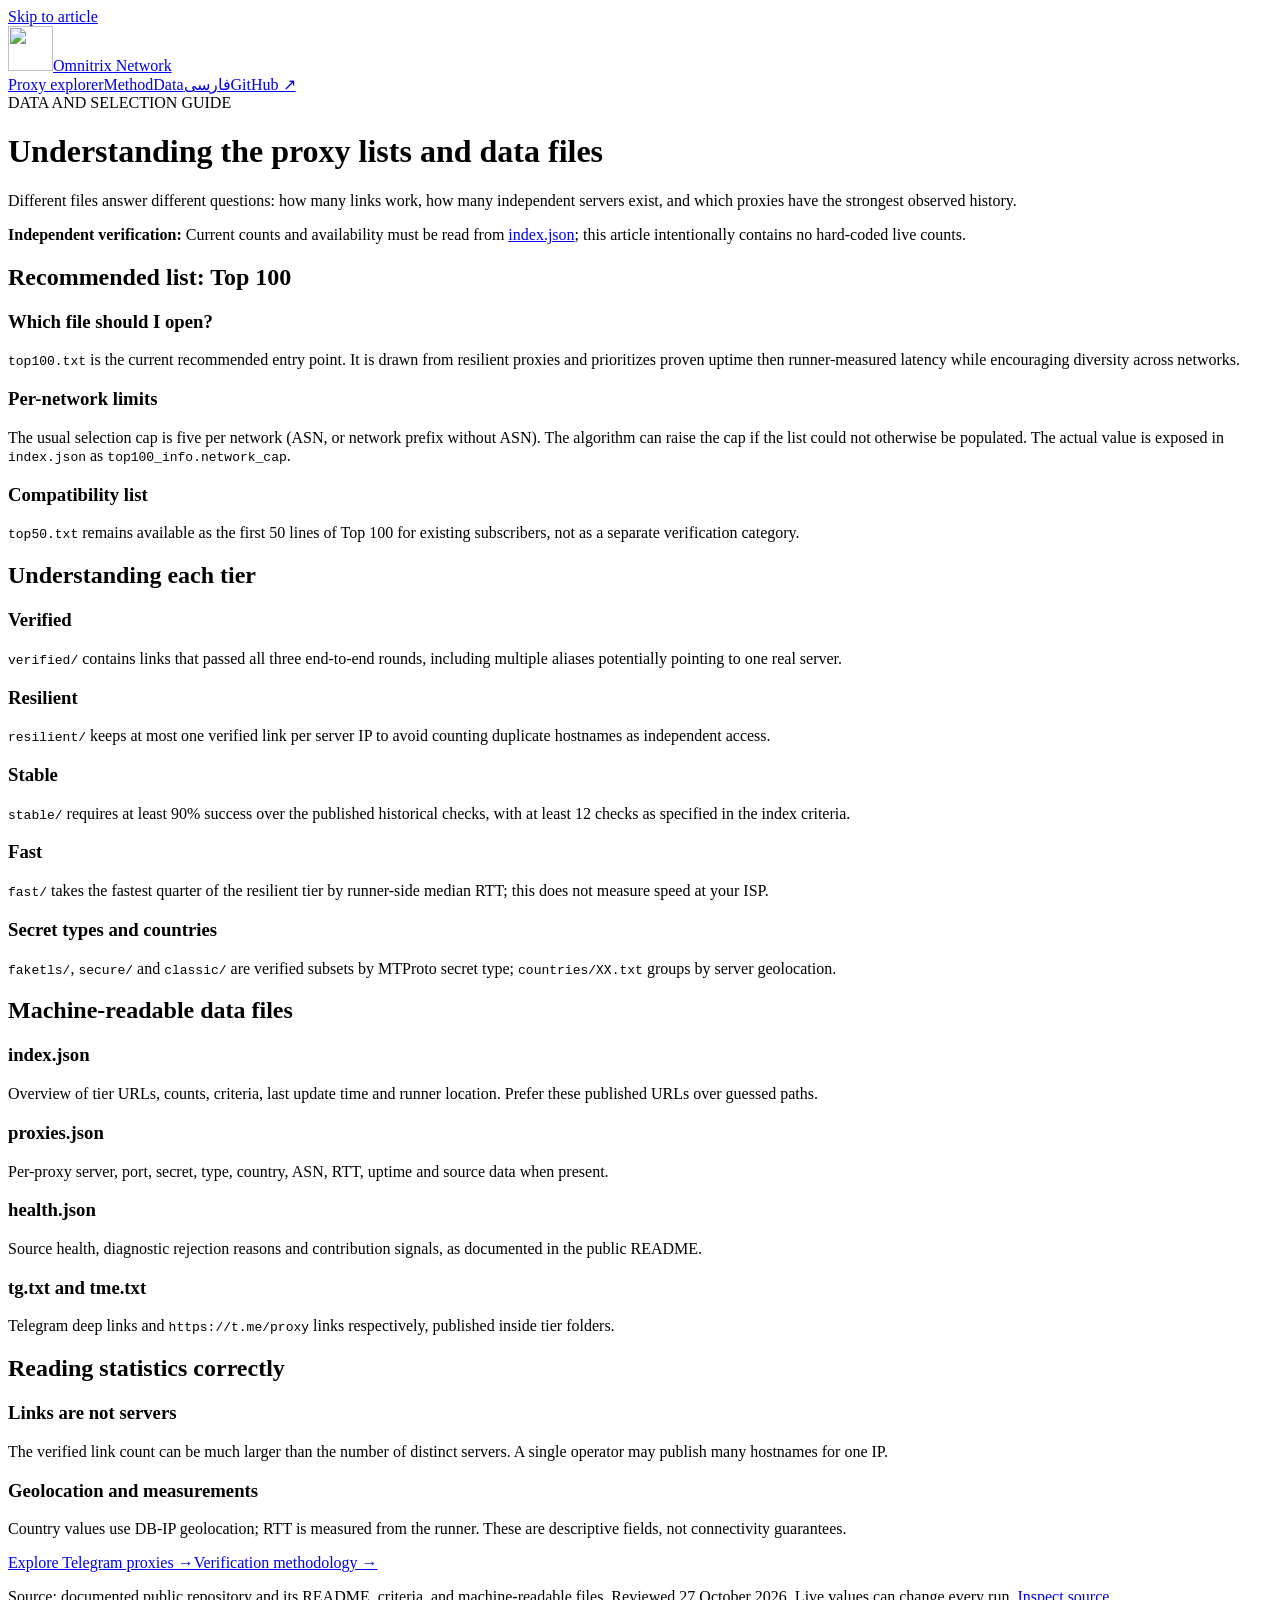
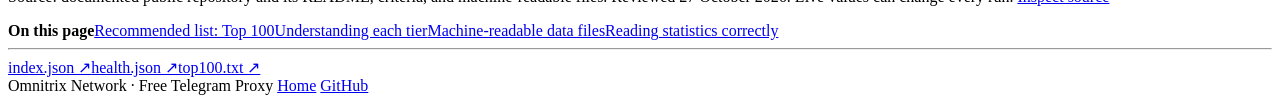
==== docs/data/index.html @ 57326f01 "Personalize for Omnitrix Network (rebrand from Raydikalx)" ====
<!DOCTYPE html>
<html dir="ltr" lang="en"><head>
<meta charset="utf-8"/><meta content="width=device-width,initial-scale=1" name="viewport"/><meta content="#247EFD" name="theme-color"/>
<title>Telegram Proxy Data, Tiers &amp; Top 100 Guide | Omnitrix Network</title><meta content="Learn which Telegram MTProto proxy list to use: Top 100, resilient, verified, stable, fast, country lists and machine-readable JSON." name="description"/><meta content="index,follow,max-image-preview:large" name="robots"/>
<link href="https://0xradikal.github.io/Free-Telegram-Proxy/data/" rel="canonical"/><link href="https://0xradikal.github.io/Free-Telegram-Proxy/data/" hreflang="en" rel="alternate"/><link href="https://0xradikal.github.io/Free-Telegram-Proxy/fa/data/" hreflang="fa" rel="alternate"/><link href="https://0xradikal.github.io/Free-Telegram-Proxy/data/" hreflang="x-default" rel="alternate"/>
<link href="../favicon.png" rel="icon" sizes="48x48" type="image/png"/><link as="font" crossorigin="" href="../fonts/manrope-latin.woff2" rel="preload" type="font/woff2"/><link href="../fonts.css?v=f193d37f9d" rel="stylesheet"/><link href="../reference.css?v=f4dfd60fc5" rel="stylesheet"/><link href="../assets/apple-touch-icon.png" rel="apple-touch-icon"/>
<meta content="article" property="og:type"/><meta content="Omnitrix Network" property="og:site_name"/><meta content="en_US" property="og:locale"/><meta content="Telegram Proxy Data, Tiers &amp; Top 100 Guide | Omnitrix Network" property="og:title"/><meta content="Learn which Telegram MTProto proxy list to use: Top 100, resilient, verified, stable, fast, country lists and machine-readable JSON." property="og:description"/><meta content="https://0xradikal.github.io/Free-Telegram-Proxy/data/" property="og:url"/><meta content="https://0xradikal.github.io/Free-Telegram-Proxy/assets/social-preview.png" property="og:image"/><meta content="1280" property="og:image:width"/><meta content="640" property="og:image:height"/><meta content="summary_large_image" name="twitter:card"/><meta content="Telegram Proxy Data, Tiers &amp; Top 100 Guide | Omnitrix Network" name="twitter:title"/><meta content="https://0xradikal.github.io/Free-Telegram-Proxy/assets/social-preview.png" name="twitter:image"/>
<script type="application/ld+json">{"@context":"https://schema.org","@graph":[{"@type":"WebPage","@id":"https://0xradikal.github.io/Free-Telegram-Proxy/data/#webpage","url":"https://0xradikal.github.io/Free-Telegram-Proxy/data/","name":"Telegram Proxy Data, Tiers & Top 100 Guide | Omnitrix Network","description":"Learn which Telegram MTProto proxy list to use: Top 100, resilient, verified, stable, fast, country lists and machine-readable JSON.","inLanguage":"en","isPartOf":{"@id":"https://0xradikal.github.io/Free-Telegram-Proxy/#website"},"about":{"@id":"https://github.com/0xRadikal/Free-Telegram-Proxy#source-code"},"breadcrumb":{"@id":"https://0xradikal.github.io/Free-Telegram-Proxy/data/#breadcrumb"}},{"@type":"BreadcrumbList","@id":"https://0xradikal.github.io/Free-Telegram-Proxy/data/#breadcrumb","itemListElement":[{"@type":"ListItem","position":1,"name":"Home","item":"https://0xradikal.github.io/Free-Telegram-Proxy/"},{"@type":"ListItem","position":2,"name":"Understanding the proxy lists and data files","item":"https://0xradikal.github.io/Free-Telegram-Proxy/data/"}]},{"@type":"SoftwareSourceCode","@id":"https://github.com/0xRadikal/Free-Telegram-Proxy#source-code","name":"Free-Telegram-Proxy","codeRepository":"https://github.com/0xRadikal/Free-Telegram-Proxy","url":"https://github.com/0xRadikal/Free-Telegram-Proxy","programmingLanguage":"Python"}]}</script>
<link href="../responsive.css?v=d7f516afb9" rel="stylesheet"/>
</head><body><a class="skip" href="#article">Skip to article</a><header class="masthead"><div class="shell"><a class="brand" href="https://0xradikal.github.io/Free-Telegram-Proxy/"><img alt="" decoding="async" height="45" sizes="(max-width: 510px) 37px, 52px" src="../assets/brand-icon.webp" width="45"/><span>Omnitrix Network</span></a><nav aria-label="Main navigation" class="navigation"><a href="https://0xradikal.github.io/Free-Telegram-Proxy/">Proxy explorer</a><a href="https://0xradikal.github.io/Free-Telegram-Proxy/methodology/">Method</a><a href="https://0xradikal.github.io/Free-Telegram-Proxy/data/">Data</a><a href="https://0xradikal.github.io/Free-Telegram-Proxy/fa/data/">فارسی</a><a href="https://github.com/0xRadikal/Free-Telegram-Proxy" rel="noopener noreferrer">GitHub ↗</a></nav></div></header>
<div class="hero"><div class="shell"><div class="eyebrow">DATA AND SELECTION GUIDE</div><h1>Understanding the proxy lists and data files</h1><p>Different files answer different questions: how many links work, how many independent servers exist, and which proxies have the strongest observed history.</p></div></div>
<main class="shell content" id="article"><article><div class="note"><strong>Independent verification:</strong> Current counts and availability must be read from <a href="https://raw.githubusercontent.com/0xRadikal/Free-Telegram-Proxy/main/index.json">index.json</a>; this article intentionally contains no hard-coded live counts.</div><section id="recommendation"><h2>Recommended list: Top 100</h2><div class="fact"><h3>Which file should I open?</h3><p><code>top100.txt</code> is the current recommended entry point. It is drawn from resilient proxies and prioritizes proven uptime then runner-measured latency while encouraging diversity across networks.</p></div><div class="fact"><h3>Per-network limits</h3><p>The usual selection cap is five per network (ASN, or network prefix without ASN). The algorithm can raise the cap if the list could not otherwise be populated. The actual value is exposed in <code>index.json</code> as <code>top100_info.network_cap</code>.</p></div><div class="fact"><h3>Compatibility list</h3><p><code>top50.txt</code> remains available as the first 50 lines of Top 100 for existing subscribers, not as a separate verification category.</p></div></section><section id="tiers"><h2>Understanding each tier</h2><div class="fact"><h3>Verified</h3><p><code>verified/</code> contains links that passed all three end-to-end rounds, including multiple aliases potentially pointing to one real server.</p></div><div class="fact"><h3>Resilient</h3><p><code>resilient/</code> keeps at most one verified link per server IP to avoid counting duplicate hostnames as independent access.</p></div><div class="fact"><h3>Stable</h3><p><code>stable/</code> requires at least 90% success over the published historical checks, with at least 12 checks as specified in the index criteria.</p></div><div class="fact"><h3>Fast</h3><p><code>fast/</code> takes the fastest quarter of the resilient tier by runner-side median RTT; this does not measure speed at your ISP.</p></div><div class="fact"><h3>Secret types and countries</h3><p><code>faketls/</code>, <code>secure/</code> and <code>classic/</code> are verified subsets by MTProto secret type; <code>countries/XX.txt</code> groups by server geolocation.</p></div></section><section id="files"><h2>Machine-readable data files</h2><div class="fact"><h3>index.json</h3><p>Overview of tier URLs, counts, criteria, last update time and runner location. Prefer these published URLs over guessed paths.</p></div><div class="fact"><h3>proxies.json</h3><p>Per-proxy server, port, secret, type, country, ASN, RTT, uptime and source data when present.</p></div><div class="fact"><h3>health.json</h3><p>Source health, diagnostic rejection reasons and contribution signals, as documented in the public README.</p></div><div class="fact"><h3>tg.txt and tme.txt</h3><p>Telegram deep links and <code>https://t.me/proxy</code> links respectively, published inside tier folders.</p></div></section><section id="caveats"><h2>Reading statistics correctly</h2><div class="fact"><h3>Links are not servers</h3><p>The verified link count can be much larger than the number of distinct servers. A single operator may publish many hostnames for one IP.</p></div><div class="fact"><h3>Geolocation and measurements</h3><p>Country values use DB-IP geolocation; RTT is measured from the runner. These are descriptive fields, not connectivity guarantees.</p></div></section><div class="read-next"><a href="https://0xradikal.github.io/Free-Telegram-Proxy/">Explore Telegram proxies →</a><a href="../methodology/">Verification methodology →</a></div><p class="source-note">Source: documented public repository and its README, criteria, and machine-readable files. Reviewed 27 October 2026. Live values can change every run. <a href="https://github.com/0xRadikal/Free-Telegram-Proxy">Inspect source</a></p></article><aside aria-label="On this page" class="side"><strong>On this page</strong><a href="#recommendation">Recommended list: Top 100</a><a href="#tiers">Understanding each tier</a><a href="#files">Machine-readable data files</a><a href="#caveats">Reading statistics correctly</a><hr/><a href="https://raw.githubusercontent.com/0xRadikal/Free-Telegram-Proxy/main/index.json">index.json ↗</a><a href="https://raw.githubusercontent.com/0xRadikal/Free-Telegram-Proxy/main/health.json">health.json ↗</a><a href="https://raw.githubusercontent.com/0xRadikal/Free-Telegram-Proxy/main/top100.txt">top100.txt ↗</a></aside></main><footer class="footer"><div class="shell">Omnitrix Network · Free Telegram Proxy <a href="https://0xradikal.github.io/Free-Telegram-Proxy/">Home</a> <a href="https://github.com/0xRadikal/Free-Telegram-Proxy">GitHub</a></div></footer></body></html>
---- docs/responsive.css ----
/* Omnitrix Network responsive enhancement v6
 * Additive, reversible: original styles.css and reference.css remain unchanged.
 * Mobile reflow target: >=320 CSS px; 280 px additionally supported best-effort.
 */
:root { color-scheme: light; }
html,body { max-width:100%; }
img,svg { max-width:100%; }
/* Long URLs, server names and copied technical references must not widen content. */
:where(.server-text,.operator-text,.seo-update-note,.seo-faq-item p,.fact p,.content p,.source-note,.footer,.seo-reference-links a) {
  overflow-wrap:anywhere;
}
:where(.shell,.hero-text,.hero-visual,.workspace,.workspace-header,.filter-zone,.filter-main,.filter-aside,
       .method-card,.stat-item,.seo-fact-grid > *, .content > *, .footer-content) { min-width:0; }
/* Smoother input on coarse pointers without hover-only behaviour. */
@media(hover:none) {
  .btn:hover,.method-card:hover,.seo-fact-grid article:hover { transform:none; }
}
/* Don't display an unwanted native bar around the proxy categories.
 * All tier buttons remain focusable and the region is keyboard scrollable. */
.tier-scroller { scrollbar-width:none; -ms-overflow-style:none; overscroll-behavior-inline:contain; }
.tier-scroller::-webkit-scrollbar { display:none; }
.tier-scroller:focus-visible { outline:3px solid #0e4baf; outline-offset:-4px; }
/* Fluid grid sizes and uninterrupted word-wrapping. */
.stats-grid { grid-template-columns:repeat(4,minmax(0,1fr)); }
.stat-item strong { font-size:clamp(1.55rem,2.3vw,2.2rem); overflow-wrap:anywhere; }
.hero-visual, .brand-stage { flex-shrink:0; }
.hero h1 { text-wrap:balance; }
.filter-main > *, .filter-aside > * { min-width:0; }
/* Fit mid-size tablets: the old navigation extended past the right edge at 820px. */
@media(max-width:1040px){
  .topbar { height:auto; min-height:80px; flex-wrap:wrap; gap:10px 14px; padding-block:12px; }
  .primary-nav { display:flex; order:3; flex:1 0 100%; width:100%; margin:0;
    justify-content:space-around; gap:10px 18px; flex-wrap:wrap;
    border-top:1px solid rgba(255,255,255,.22); padding-top:10px; }
  .primary-nav a { min-height:36px; display:inline-flex; align-items:center; }
  .nav-tools { margin-inline-start:auto; flex-shrink:0; }
  .hero { grid-template-columns:minmax(0,1fr) minmax(0,.85fr); }
  .hero h1 { font-size:clamp(2.7rem,5vw,4rem); }
  .stats-grid { grid-template-columns:repeat(2,minmax(0,1fr)); }
  .stat-item { min-height:120px; }
}
/* Phones and narrow tablets: no hidden navigation, no side-by-side hero crunch. */
@media(max-width:770px){
  .topbar { align-items:center; padding-block:12px 9px; min-height:0; }
  .primary-nav { display:flex; font-size:12px; padding-top:8px; justify-content:space-between; }
  .nav-tools { margin-inline-start:auto; }
  .hero { display:grid; grid-template-columns:minmax(0,1fr); gap:12px; padding-top:36px; }
  .hero-text { width:100%; }
  .hero h1 { font-size:clamp(2.25rem,7vw,3.7rem); line-height:1.2; letter-spacing:-.045em; }
  html[lang="fa"] .hero h1 { font-size:clamp(2.1rem,7vw,3.45rem); line-height:1.48; letter-spacing:0; }
  .hero-visual { width:100%; height:clamp(230px,60vw,310px); }
  .brand-stage { width:clamp(190px,57vw,270px); height:clamp(190px,57vw,270px); }
  .floating-note { max-width:min(84%,248px); }
  .stats-grid { grid-template-columns:repeat(2,minmax(0,1fr)); }
  .stat-item { min-height:123px; }
  .stat-item strong { font-size:clamp(1.65rem,5vw,2.05rem); }
  .section-heading { flex-wrap:wrap; }
  .mobile-card-grid { grid-template-columns:repeat(2,minmax(0,1fr)); }
  .proxy-card { min-width:0; }
  .proxy-card .server-text { overflow-wrap:anywhere; }
  .method-grid { grid-template-columns:minmax(0,1fr); }
  .seo-reference-links a { min-height:44px; align-items:center; }
}
@media(max-width:600px){
  .topbar { column-gap:8px; }
  .primary-nav { gap:5px 10px; }
  .primary-nav a { min-height:40px; font-size:12px; }
  .btn { min-height:44px; }
  .hero-buttons { display:grid; grid-template-columns:repeat(2,minmax(0,1fr)); }
  .hero-buttons .btn { min-width:0; width:100%; gap:7px; }
  .mobile-card-grid { grid-template-columns:1fr; }
  .stats-grid { gap:10px; }
  .filter-zone { display:flex; flex-direction:column; align-items:stretch; }
  .filter-main { width:100%; }
  .filter-aside { width:100%; }
  .filter-zone :is(input,select,button) { min-height:44px; }
  .filter-aside > :is(button) { min-width:0; }
  .seo-fact-grid,.method-grid { grid-template-columns:minmax(0,1fr); }
  .seo-fact-grid article,.seo-update-note { min-width:0; }
  .seo-faq-item summary { min-height:48px; }
  .footer-links { flex-wrap:wrap; }
}
/* Compact devices and 400% zoom reflow (1280px / 4 = 320px). */
@media(max-width:360px){
  .shell { width:calc(100% - 28px); }
  .topbar { row-gap:8px; }
  .identity-copy strong { font-size:14px; }
  .identity-icon { width:34px; height:34px; }
  .hero { padding-top:32px; }
  .hero h1 { font-size:clamp(2.0rem,10vw,2.45rem); }
  html[lang="fa"] .hero h1 { font-size:clamp(1.92rem,9.3vw,2.2rem); }
  .hero-buttons { grid-template-columns:1fr; }
  .nav-tools { gap:5px; }
  .lang-control { min-height:40px; padding-inline:8px; }
  .motion-switch { min-height:40px; width:40px; }
  .nav-git { min-height:40px; padding-inline:9px; }
  .brand-stage { height:190px; width:190px; }
  .hero-visual { height:235px; }
  .floating-note { right:0; max-width:180px; }
  html[dir="rtl"] .floating-note { right:auto; left:0; }
  .stats-grid { grid-template-columns:repeat(2,minmax(0,1fr)); }
  .stat-item { padding:14px 12px; }
  .stat-item strong { font-size:clamp(1.42rem,7vw,1.75rem); }
  .filter-main { grid-template-columns:repeat(2,minmax(0,1fr)); }
  .filter-aside { flex-wrap:wrap; }
  .seo-faq-item summary { gap:10px; }
}
/* 280-340px is below the WCAG AA reflow minimum; still ensure every control is reachable. */
@media(max-width:340px){
  .topbar { align-items:center; }
  .identity { flex:1 0 100%; }
  .nav-tools { flex:1 0 100%; margin:0; justify-content:space-between; }
  .primary-nav { justify-content:space-between; }
  .topbar .nav-git { display:inline-flex; }
  .nav-tools .lang-control { flex:1; }
  .workspace-header { flex-wrap:wrap; }
  .filter-aside > * { flex:1 1 auto; }
  .stat-k { font-size:10.5px; }
}
/* Short viewport landscape, e.g. phone rotated with only ~320px vertical space. */
@media(max-height:430px) and (orientation:landscape){
 .topbar { padding-block:6px; }
 .hero { min-height:0; padding-block:22px; }
 .hero-visual { height:180px; }
 .brand-stage { width:155px;height:155px; }
 .orbit-b, .orbital.orbit-a { opacity:.12; }
 .hero-bottom-rail { min-height:34px; }
}
/* Article pages have different class names; keep navigation and URLs readable. */
.masthead .shell, .content, .content > article, .content > aside { min-width:0; }
.content :is(code,pre) { overflow-wrap:anywhere; }
.navigation { flex-wrap:wrap; }
@media(max-width:900px){
  .masthead .shell { flex-wrap:wrap; gap:12px; padding-block:12px; }
  .navigation { width:100%; display:flex; flex-wrap:wrap; gap:7px 18px; }
  .navigation a { min-height:40px; display:inline-flex; align-items:center; }
}
@media(max-width:600px){
  .masthead .shell { align-items:stretch; }
  .navigation { justify-content:space-between; }
  .navigation a { font-size:12px; }
  .content { display:block; }
  .side { position:static; width:100%; }
  .content .fact,.content .note,.content .read-next { max-width:100%; }
  .read-next { flex-wrap:wrap; }
  .footer .shell { overflow-wrap:anywhere; }
}
@media(max-width:360px){
  .navigation { justify-content:flex-start; gap:6px 13px; }
  .navigation a { min-height:42px; }
  .hero .shell, .content.shell { min-width:0; }
}
@media(prefers-reduced-motion:reduce){
  html { scroll-behavior:auto; }
  .seo-fact-grid article:hover { transform:none; }
}
/* V6 navigation: compact accessible disclosure replaces overflowing tablet nav. */
.mobile-menu { display:none; }
@media(max-width:1040px){
 .topbar{display:flex;flex-wrap:nowrap;min-height:72px;height:auto;padding-block:10px;gap:9px;position:relative;z-index:40;}
 .primary-nav{display:none;}
 .nav-tools{margin-inline-start:auto;gap:7px;min-width:0;}
 .nav-tools .nav-git{display:none;}
 .mobile-menu{display:block;position:relative;order:4;flex:0 0 42px;z-index:50;}
 .mobile-menu > summary{list-style:none;display:flex;align-items:center;justify-content:center;width:42px;height:42px;border-radius:11px;border:1px solid rgba(255,255,255,.4);background:rgba(255,255,255,.1);color:#fff;cursor:pointer;}
 .mobile-menu > summary::-webkit-details-marker{display:none;}
 .mobile-menu > summary:focus-visible{outline:3px solid #fff;outline-offset:3px;}
 .mobile-menu > summary .menu-glyph{font:700 20px/1 system-ui,sans-serif;}
 .mobile-menu[open] > summary{background:#fff;color:#1259cf;}
 .mobile-menu > nav{position:absolute;top:calc(100% + 14px);inset-inline-end:0;z-index:60;
  width:min(320px,calc(100vw - 28px));max-height:min(70dvh,500px);overflow-y:auto;
  display:grid;gap:3px;padding:10px;background:#fff;border:1px solid #cbdcf9;
  border-radius:15px;box-shadow:0 20px 46px rgba(0,30,105,.28);color:#182f53;}
 .mobile-menu > nav a{display:flex;align-items:center;min-height:46px;padding:9px 13px;border-radius:9px;
  color:#183967;font-size:13px;text-decoration:none;font-weight:750;line-height:1.55;overflow-wrap:anywhere;}
 .mobile-menu > nav a:hover,.mobile-menu > nav a:focus-visible{background:#ebf3ff;color:#1357bd;}
 .mobile-menu > nav a:focus-visible{outline:2px solid #1457bb;outline-offset:-2px;}
}
@media(max-width:510px){
 .identity-copy small{display:none;}
 .identity{min-width:0;gap:8px;}
 .identity-copy strong{font-size:clamp(13px,4vw,16px);letter-spacing:-.03em;white-space:nowrap;}
 .nav-tools .motion-switch{width:40px;min-height:42px;flex:0 0 40px;}
 .nav-tools .lang-control{min-height:42px;font-size:12px;}
 .mobile-menu{flex-basis:42px;}
}
@media(max-width:340px){
 .topbar{flex-wrap:wrap;gap:7px;}
 .topbar .identity{order:1;flex:1 1 auto;}
 .topbar .mobile-menu{order:2;}
 .topbar .nav-tools{order:3;flex:1 0 100%;justify-content:flex-end;}
 .identity-copy strong{font-size:13px;}
 .nav-tools .lang-control{flex:none;min-width:88px;}
}
/* Confirmed V5 Chromium bug: two-layer -webkit-mask-composite:source-in
 * can fully suppress the brand image. A single radial mask avoids compositing,
 * keeps the original mark visible, and softly feathers only the blue edge. */
.brand-stage img {
  -webkit-mask-image:radial-gradient(ellipse closest-side at center,#000 0%,#000 75%,rgba(0,0,0,.65) 88%,transparent 100%);
  mask-image:radial-gradient(ellipse closest-side at center,#000 0%,#000 75%,rgba(0,0,0,.65) 88%,transparent 100%);
  -webkit-mask-composite:source-over;
  mask-composite:add;
}


/* ====== v7 - Telegram bot conversion area; mobile-first, no JavaScript ====== */
.bot-route{margin-block:28px 0;position:relative;z-index:1}
.bot-route-card{position:relative;isolation:isolate;display:grid;grid-template-columns:minmax(0,1.1fr) minmax(310px,.9fr);align-items:stretch;overflow:hidden;min-width:0;border:1px solid #CEDFF8;border-radius:26px;background:linear-gradient(118deg,#FCFDFF 0%,#F3F8FF 64%,#EAF3FF 100%);box-shadow:0 24px 55px rgba(27,83,167,.08)}
.bot-route-content{position:relative;min-width:0;padding:clamp(27px,3.8vw,58px) clamp(22px,4vw,61px);z-index:1}
.bot-route-eyebrow{display:flex;gap:9px;align-items:center;flex-wrap:wrap;color:#255EB7;font-size:11px;letter-spacing:1.4px;font-weight:820;text-transform:uppercase;margin-bottom:18px}
html[lang="fa"] .bot-route-eyebrow{letter-spacing:0;font-size:12px}
.bot-route-mark{display:inline-block;width:8px;height:8px;border-radius:50%;background:#247EFD;box-shadow:0 0 0 4px #247EFD18;flex:none}
.bot-route-state{display:inline-flex;align-items:center;gap:8px;color:#355F9D;font-size:11px;font-weight:750;padding:7px 11px;border:1px solid #CADBF3;background:#E9F1FD;border-radius:999px;margin-bottom:12px}
.bot-route-state-dot{width:6px;height:6px;background:#247EFD;border-radius:50%;flex:none}
.bot-route h2{color:#142B51;font-size:clamp(29px,3.15vw,45px);line-height:1.26;letter-spacing:-1.4px;font-weight:830;margin:6px 0 18px;text-wrap:balance}
.bot-route-description{color:#526987;font-size:clamp(13px,1.1vw,15px);line-height:1.95;margin:0;max-width:620px;text-wrap:pretty}
.bot-route-description strong{color:#225DBA;font-weight:780}
.bot-route-actions{display:flex;align-items:stretch;flex-wrap:wrap;gap:10px;margin-top:28px}
.bot-route-button{display:inline-flex;align-items:center;justify-content:center;gap:10px;min-height:49px;text-align:center;text-decoration:none;padding:11px 16px;border-radius:12px;font-size:13px;font-weight:800;line-height:1.5;transition:transform .22s ease,box-shadow .22s ease,background .22s ease;max-width:100%}
.bot-route-button svg{flex:none}
.bot-route-button.primary{color:#fff;background:#185CC9;border:1px solid #185CC9;box-shadow:0 7px 19px rgba(25,95,210,.16)}
.bot-route-button.primary:hover{background:#124FB3;box-shadow:0 11px 28px rgba(25,95,210,.26)}
.bot-route-button.secondary{color:#1A57B0;background:#fff;border:1px solid #C6D8F1}
.bot-route-button.secondary:hover{background:#E7F0FF}
.bot-route-button:hover{transform:translateY(-2px)}
.bot-route-disclaimer{display:flex;align-items:start;gap:8px;max-width:580px;margin:17px 0 0;font-size:11.5px;line-height:1.85;color:#5C6D87}
.bot-route-disclaimer > span{flex:none;color:#247EFD;font-size:14px}
.bot-route-browse{display:inline-flex;align-items:center;gap:8px;color:#235AA5;font-weight:760;font-size:12px;margin-top:19px;text-underline-offset:4px}
.bot-route-browse:hover{color:#124C9B}
.bot-route-visual{position:relative;display:grid;place-items:center;min-width:0;min-height:430px;padding:50px 20px 34px;background:linear-gradient(145deg,#2D83FF 0%,#247EFD 38%,#175CCB 100%);overflow:hidden}
.bot-route-visual:before{content:"";position:absolute;width:380px;height:380px;border-radius:50%;top:-155px;right:-170px;border:1px solid rgba(239,242,249,.31);box-shadow:0 0 0 53px rgba(239,242,249,.045),0 0 0 112px rgba(239,242,249,.025)}
.bot-visual-orbit{position:absolute;inset:auto;pointer-events:none;border:1px dashed rgba(239,242,249,.29);border-radius:50%;aspect-ratio:1}
.bot-visual-orbit-a{width:min(90%,460px);animation:botOrbit 40s linear infinite}.bot-visual-orbit-b{width:min(70%,330px);animation:botOrbit 60s linear infinite reverse}
@keyframes botOrbit{to{transform:rotate(360deg)}}
.bot-visual-title{position:absolute;z-index:1;top:20px;inset-inline-start:22px;font:750 10px/1.35 ui-monospace,SFMono-Regular,monospace;letter-spacing:1.1px;color:#EFF2F9;text-shadow:0 1px 7px #1557A5}
html[lang="fa"] .bot-visual-title{font-family:Estedad,Tahoma,sans-serif;letter-spacing:0;font-size:11px}
.bot-route-device{position:relative;z-index:2;width:min(100%,350px);overflow:hidden;direction:ltr;border:1px solid rgba(255,255,255,.55);border-radius:23px;background:rgba(247,250,255,.98);box-shadow:0 25px 45px rgba(9,47,123,.23);transform:rotate(-2deg);transition:transform .4s ease}
.bot-route-card:hover .bot-route-device{transform:rotate(0deg) translateY(-3px)}
.bot-device-top{display:flex;align-items:center;gap:11px;background:#fff;border-bottom:1px solid #E4ECF8;padding:13px 16px}
.bot-device-symbol{width:42px;height:42px;flex:none;border-radius:13px;overflow:hidden;background:#247EFD}
.bot-device-symbol img{width:100%;height:100%;object-fit:cover;display:block}
.bot-device-name{display:flex;flex-direction:column;gap:2px;min-width:0}
.bot-device-name strong{font-size:13px;line-height:1.3;color:#193050}.bot-device-name span{font-size:11px;color:#566e8e}.bot-device-dots{margin-inline-start:auto;letter-spacing:1px;font-size:18px;color:#7B94B5}
.bot-device-center{padding:21px 15px 15px;direction:inherit}
.bot-node{display:flex;align-items:center;gap:11px;min-height:45px;padding:10px 12px;background:#F4F8FF;border:1px solid #DCE9FA;border-radius:11px;color:#30466B;font-weight:720;font-size:11.5px;line-height:1.6;position:relative}
.bot-node.bot{background:#EBF3FF;border-color:#BDD5FA}
.bot-node.destination{background:#DFEEFF;border-color:#AACBFF}
.bot-node span:nth-child(2){direction:auto;flex:1;text-align:start}
.bot-node-pip{height:7px;width:7px;border-radius:50%;background:#247EFD;flex:none}
.node-index{font:780 11px/1.4 ui-monospace,monospace;color:#1f5bb8}
.bot-node-line{height:19px;width:1px;background:#9FC6FF;margin-inline-start:28px;position:relative}
.bot-node-line:after{content:"";position:absolute;bottom:0;left:-2.5px;height:6px;width:6px;background:#247EFD;border-radius:50%;animation:botSignal 2.8s ease-in-out infinite}
@keyframes botSignal{0%,100%{opacity:.25;transform:translateY(-8px)}50%{opacity:1;transform:translateY(0)}}
.bot-device-foot{display:flex;gap:10px;align-items:center;justify-content:space-between;border-top:1px solid #E1EAF7;padding:11px 16px;color:#7082A0;font-size:10px;line-height:1.5}
.bot-device-tech{display:inline-flex;padding:5px 7px;border:1px solid #D4E5FF;border-radius:6px;color:#326BB8;letter-spacing:.6px;font-family:ui-monospace,monospace}
html[lang="fa"] .bot-route-description,html[lang="fa"] .bot-route-disclaimer{line-height:2.15}
html[lang="fa"] .bot-route h2{font-size:clamp(27px,2.85vw,40px);letter-spacing:0;line-height:1.5}
html[lang="fa"] .bot-route-button{font-size:12.5px}
html[lang="fa"] .bot-node span:nth-child(2),html[lang="fa"] .bot-device-foot span:last-child{font-family:Estedad,Tahoma,sans-serif;direction:rtl;text-align:right;letter-spacing:0}
.bot-route + .explorer-section{padding-top:clamp(46px,5.2vw,78px)}
@media(max-width:900px){.bot-route-card{grid-template-columns:minmax(0,1fr)}.bot-route-content{padding:32px}.bot-route-visual{min-height:375px;padding:45px 20px 30px}.bot-route-device{width:min(100%,410px)}.bot-visual-orbit-a{width:360px}.bot-visual-orbit-b{width:265px}}
@media(max-width:510px){.bot-route{margin-block:18px 0}.bot-route-card{border-radius:18px}.bot-route-content{padding:24px 20px 27px}.bot-route-eyebrow{font-size:10px;margin-bottom:13px}.bot-route-state{font-size:10px}.bot-route h2{font-size:clamp(27px,6.5vw,34px)}.bot-route-description{font-size:13px}.bot-route-actions{margin-top:20px;flex-direction:column}.bot-route-button{width:100%;min-height:48px}.bot-route-visual{min-height:335px;padding:47px 15px 25px}.bot-visual-title{top:15px;inset-inline-start:16px;font-size:9px}.bot-route-device{width:min(100%,340px);transform:none;border-radius:18px}.bot-route-card:hover .bot-route-device{transform:none}.bot-route-disclaimer{margin-top:14px}.bot-route-browse{margin-top:14px}.bot-route + .explorer-section{padding-top:45px}html[lang="fa"] .bot-route h2{font-size:clamp(25px,6vw,31px)}}
@media(max-width:335px){.bot-route-content{padding:19px 14px 22px}.bot-route-visual{padding-inline:12px}.bot-device-center{padding-inline:10px}.bot-node{padding-inline:8px;font-size:10px}.bot-route-disclaimer{font-size:10.5px}.bot-device-foot{font-size:9px}}
@media(prefers-reduced-motion:reduce){.bot-visual-orbit,.bot-node-line:after{animation:none!important}.bot-route-button,.bot-route-device{transition:none!important}.bot-route-card:hover .bot-route-device{transform:none}.bot-route-button:hover{transform:none}}
body.motion-off .bot-visual-orbit,body.motion-off .bot-node-line:after{animation:none!important}
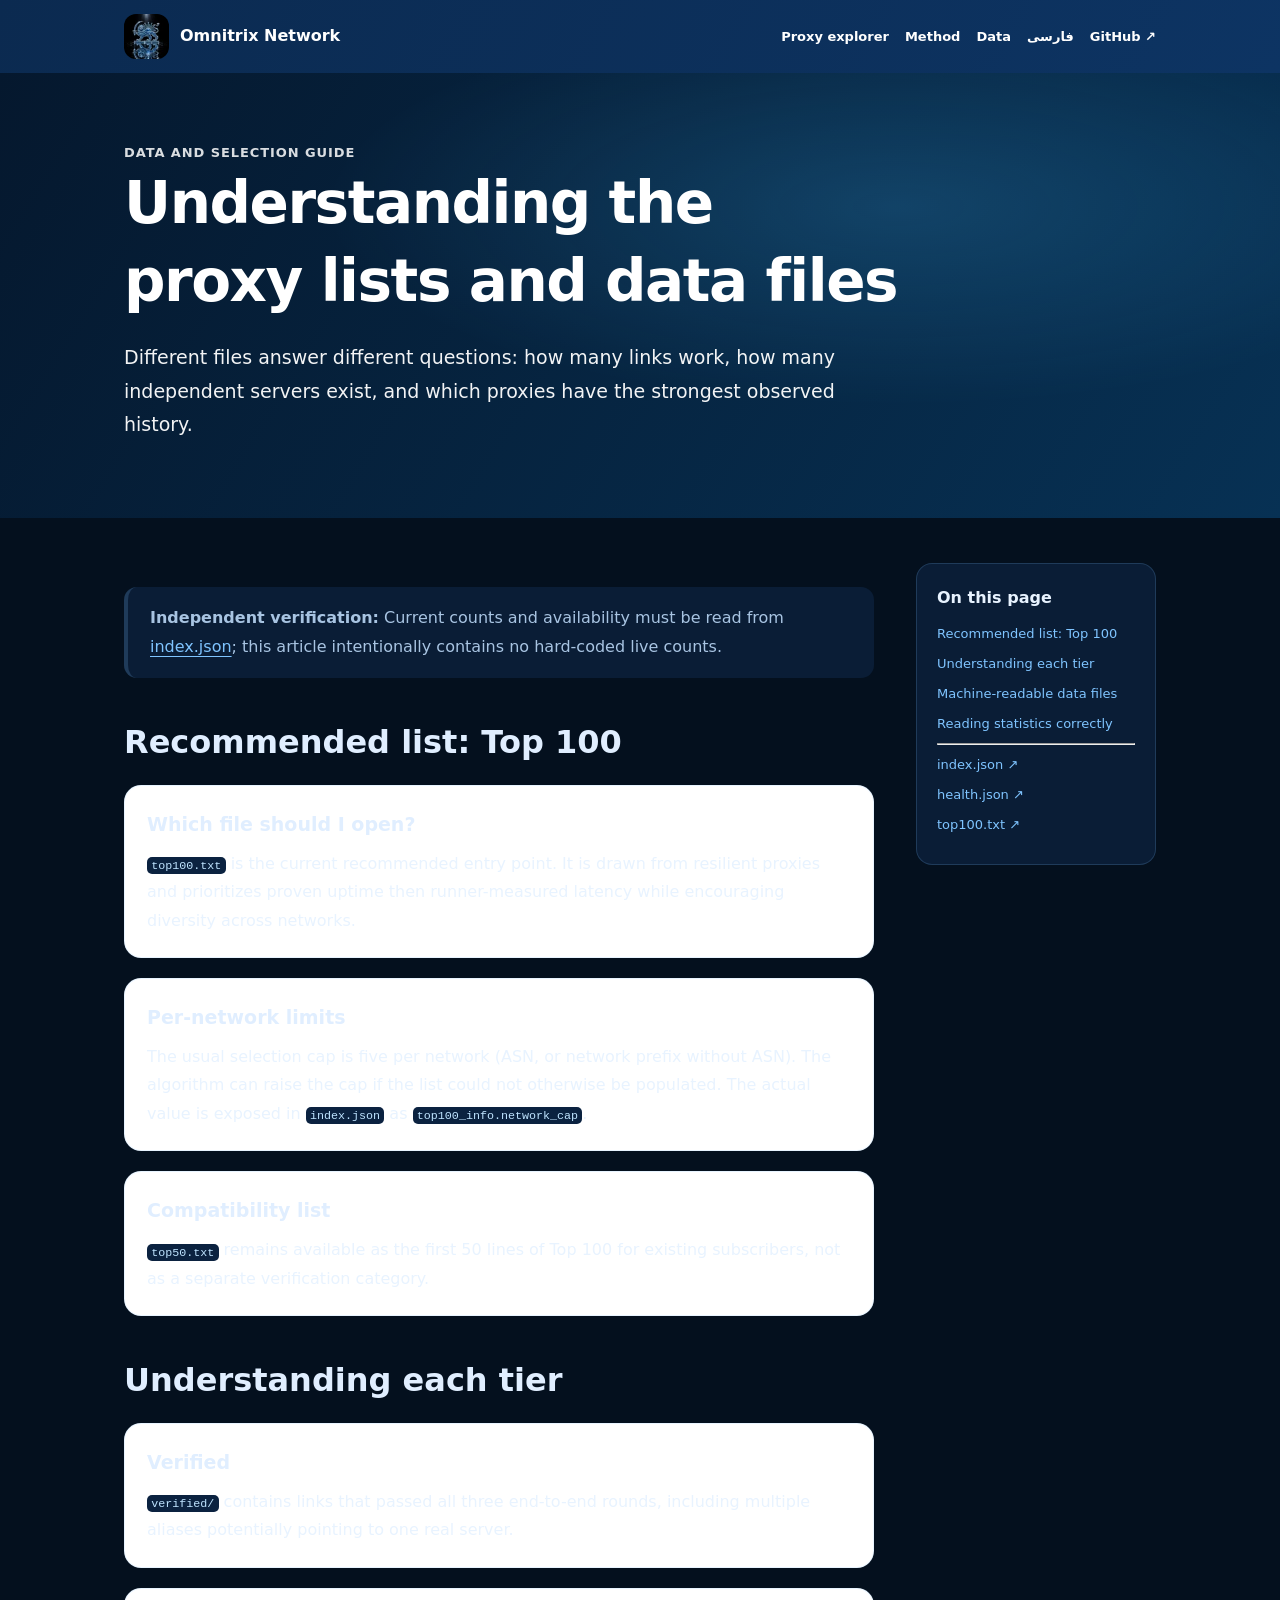
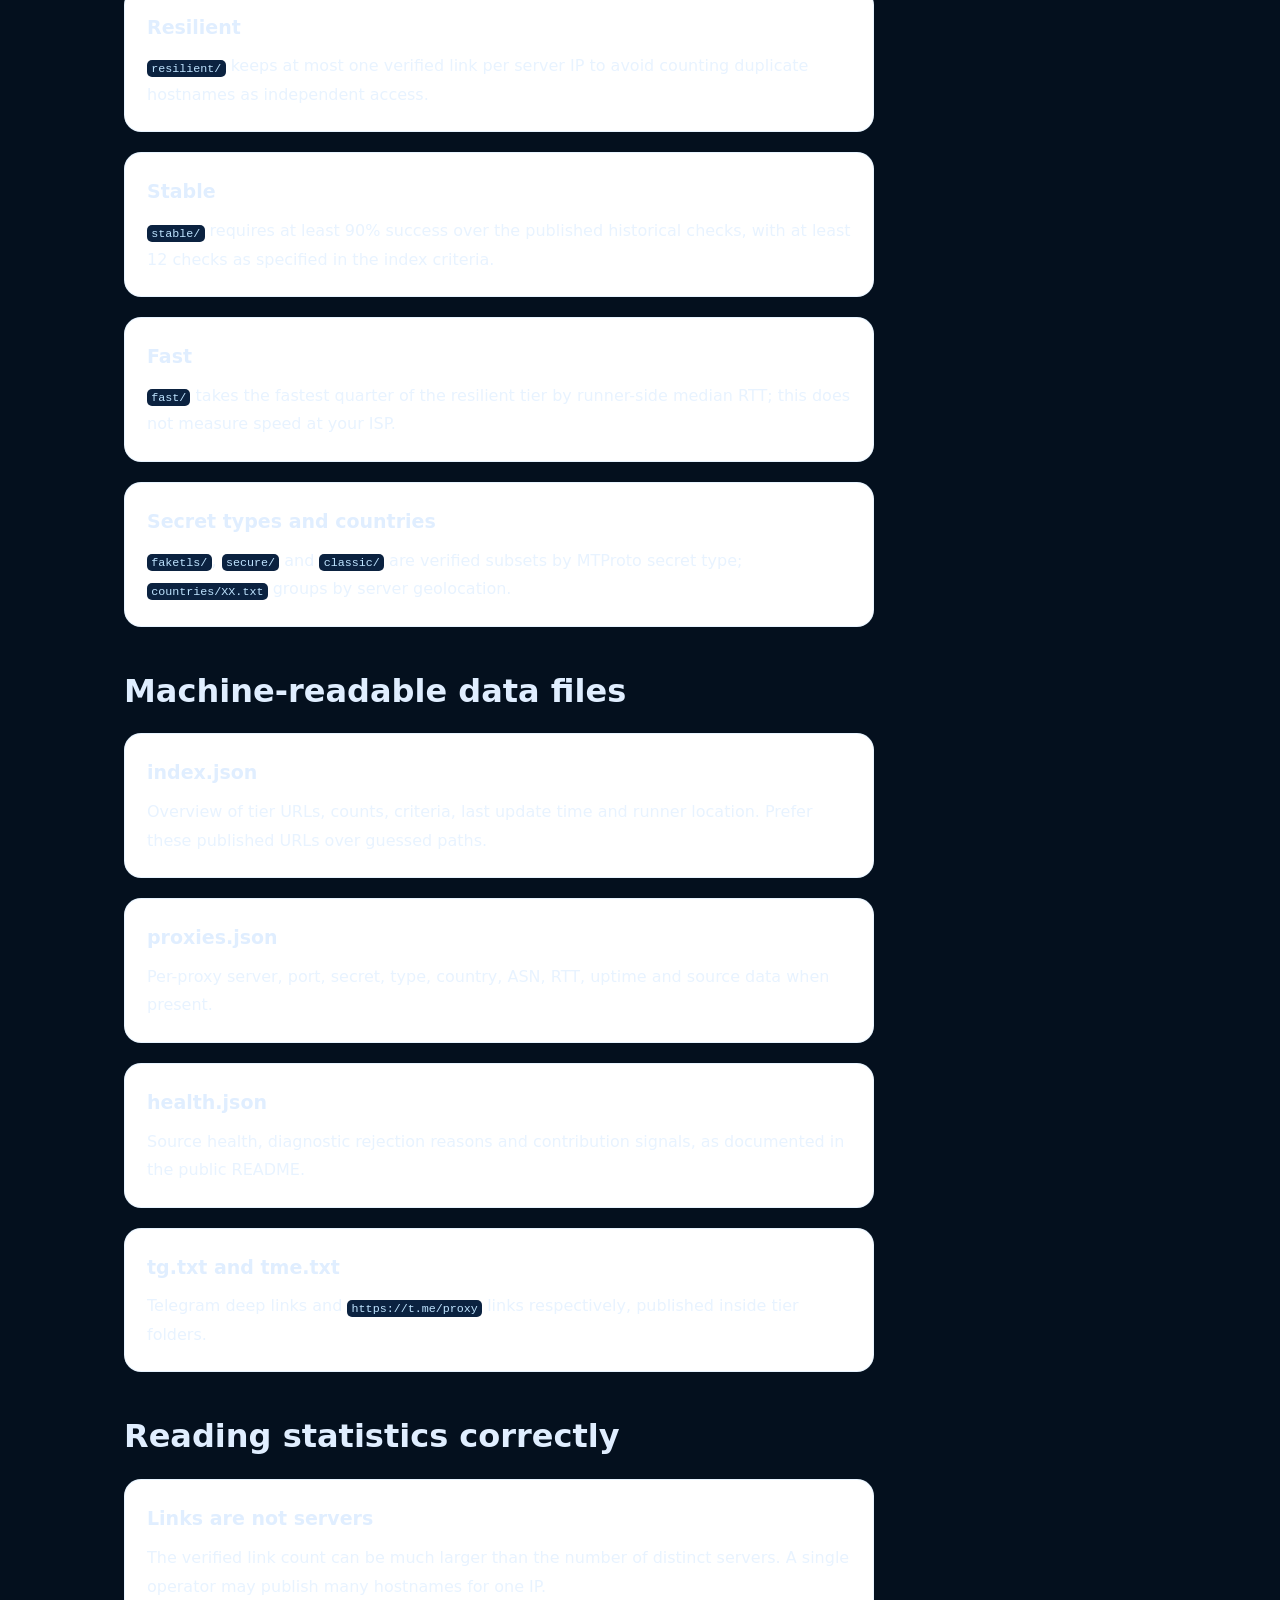
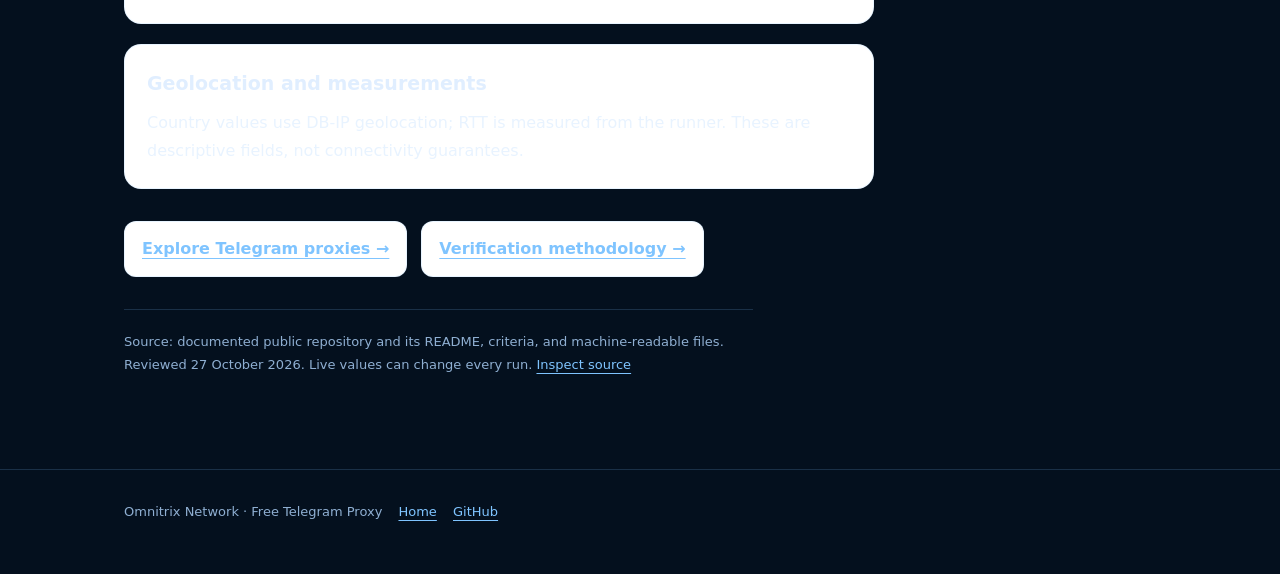
==== commit 3ad1f304: "Add ocean dark theme; use Lion-and-Sun emblem assets" ====
--- a/docs/data/index.html
+++ b/docs/data/index.html
@@ -2,11 +2,11 @@
 <html dir="ltr" lang="en"><head>
 <meta charset="utf-8"/><meta content="width=device-width,initial-scale=1" name="viewport"/><meta content="#247EFD" name="theme-color"/>
 <title>Telegram Proxy Data, Tiers &amp; Top 100 Guide | Omnitrix Network</title><meta content="Learn which Telegram MTProto proxy list to use: Top 100, resilient, verified, stable, fast, country lists and machine-readable JSON." name="description"/><meta content="index,follow,max-image-preview:large" name="robots"/>
-<link href="https://0xradikal.github.io/Free-Telegram-Proxy/data/" rel="canonical"/><link href="https://0xradikal.github.io/Free-Telegram-Proxy/data/" hreflang="en" rel="alternate"/><link href="https://0xradikal.github.io/Free-Telegram-Proxy/fa/data/" hreflang="fa" rel="alternate"/><link href="https://0xradikal.github.io/Free-Telegram-Proxy/data/" hreflang="x-default" rel="alternate"/>
-<link href="../favicon.png" rel="icon" sizes="48x48" type="image/png"/><link as="font" crossorigin="" href="../fonts/manrope-latin.woff2" rel="preload" type="font/woff2"/><link href="../fonts.css?v=f193d37f9d" rel="stylesheet"/><link href="../reference.css?v=f4dfd60fc5" rel="stylesheet"/><link href="../assets/apple-touch-icon.png" rel="apple-touch-icon"/>
-<meta content="article" property="og:type"/><meta content="Omnitrix Network" property="og:site_name"/><meta content="en_US" property="og:locale"/><meta content="Telegram Proxy Data, Tiers &amp; Top 100 Guide | Omnitrix Network" property="og:title"/><meta content="Learn which Telegram MTProto proxy list to use: Top 100, resilient, verified, stable, fast, country lists and machine-readable JSON." property="og:description"/><meta content="https://0xradikal.github.io/Free-Telegram-Proxy/data/" property="og:url"/><meta content="https://0xradikal.github.io/Free-Telegram-Proxy/assets/social-preview.png" property="og:image"/><meta content="1280" property="og:image:width"/><meta content="640" property="og:image:height"/><meta content="summary_large_image" name="twitter:card"/><meta content="Telegram Proxy Data, Tiers &amp; Top 100 Guide | Omnitrix Network" name="twitter:title"/><meta content="https://0xradikal.github.io/Free-Telegram-Proxy/assets/social-preview.png" name="twitter:image"/>
-<script type="application/ld+json">{"@context":"https://schema.org","@graph":[{"@type":"WebPage","@id":"https://0xradikal.github.io/Free-Telegram-Proxy/data/#webpage","url":"https://0xradikal.github.io/Free-Telegram-Proxy/data/","name":"Telegram Proxy Data, Tiers & Top 100 Guide | Omnitrix Network","description":"Learn which Telegram MTProto proxy list to use: Top 100, resilient, verified, stable, fast, country lists and machine-readable JSON.","inLanguage":"en","isPartOf":{"@id":"https://0xradikal.github.io/Free-Telegram-Proxy/#website"},"about":{"@id":"https://github.com/0xRadikal/Free-Telegram-Proxy#source-code"},"breadcrumb":{"@id":"https://0xradikal.github.io/Free-Telegram-Proxy/data/#breadcrumb"}},{"@type":"BreadcrumbList","@id":"https://0xradikal.github.io/Free-Telegram-Proxy/data/#breadcrumb","itemListElement":[{"@type":"ListItem","position":1,"name":"Home","item":"https://0xradikal.github.io/Free-Telegram-Proxy/"},{"@type":"ListItem","position":2,"name":"Understanding the proxy lists and data files","item":"https://0xradikal.github.io/Free-Telegram-Proxy/data/"}]},{"@type":"SoftwareSourceCode","@id":"https://github.com/0xRadikal/Free-Telegram-Proxy#source-code","name":"Free-Telegram-Proxy","codeRepository":"https://github.com/0xRadikal/Free-Telegram-Proxy","url":"https://github.com/0xRadikal/Free-Telegram-Proxy","programmingLanguage":"Python"}]}</script>
+<link href="https://amynar.github.io/Free-Telegram-Proxy/data/" rel="canonical"/><link href="https://amynar.github.io/Free-Telegram-Proxy/data/" hreflang="en" rel="alternate"/><link href="https://amynar.github.io/Free-Telegram-Proxy/fa/data/" hreflang="fa" rel="alternate"/><link href="https://amynar.github.io/Free-Telegram-Proxy/data/" hreflang="x-default" rel="alternate"/>
+<link href="../favicon.png" rel="icon" sizes="48x48" type="image/png"/><link as="font" crossorigin="" href="../fonts/manrope-latin.woff2" rel="preload" type="font/woff2"/><link href="../fonts.css?v=f193d37f9d" rel="stylesheet"/><link href="../reference.css?v=e306691678" rel="stylesheet"/><link href="../assets/apple-touch-icon.png" rel="apple-touch-icon"/>
+<meta content="article" property="og:type"/><meta content="Omnitrix Network" property="og:site_name"/><meta content="en_US" property="og:locale"/><meta content="Telegram Proxy Data, Tiers &amp; Top 100 Guide | Omnitrix Network" property="og:title"/><meta content="Learn which Telegram MTProto proxy list to use: Top 100, resilient, verified, stable, fast, country lists and machine-readable JSON." property="og:description"/><meta content="https://amynar.github.io/Free-Telegram-Proxy/data/" property="og:url"/><meta content="https://amynar.github.io/Free-Telegram-Proxy/assets/social-preview.png" property="og:image"/><meta content="1280" property="og:image:width"/><meta content="640" property="og:image:height"/><meta content="summary_large_image" name="twitter:card"/><meta content="Telegram Proxy Data, Tiers &amp; Top 100 Guide | Omnitrix Network" name="twitter:title"/><meta content="https://amynar.github.io/Free-Telegram-Proxy/assets/social-preview.png" name="twitter:image"/>
+<script type="application/ld+json">{"@context":"https://schema.org","@graph":[{"@type":"WebPage","@id":"https://amynar.github.io/Free-Telegram-Proxy/data/#webpage","url":"https://amynar.github.io/Free-Telegram-Proxy/data/","name":"Telegram Proxy Data, Tiers & Top 100 Guide | Omnitrix Network","description":"Learn which Telegram MTProto proxy list to use: Top 100, resilient, verified, stable, fast, country lists and machine-readable JSON.","inLanguage":"en","isPartOf":{"@id":"https://amynar.github.io/Free-Telegram-Proxy/#website"},"about":{"@id":"https://github.com/aMyNaR/Free-Telegram-Proxy#source-code"},"breadcrumb":{"@id":"https://amynar.github.io/Free-Telegram-Proxy/data/#breadcrumb"}},{"@type":"BreadcrumbList","@id":"https://amynar.github.io/Free-Telegram-Proxy/data/#breadcrumb","itemListElement":[{"@type":"ListItem","position":1,"name":"Home","item":"https://amynar.github.io/Free-Telegram-Proxy/"},{"@type":"ListItem","position":2,"name":"Understanding the proxy lists and data files","item":"https://amynar.github.io/Free-Telegram-Proxy/data/"}]},{"@type":"SoftwareSourceCode","@id":"https://github.com/aMyNaR/Free-Telegram-Proxy#source-code","name":"Free-Telegram-Proxy","codeRepository":"https://github.com/aMyNaR/Free-Telegram-Proxy","url":"https://github.com/aMyNaR/Free-Telegram-Proxy","programmingLanguage":"Python"}]}</script>
 <link href="../responsive.css?v=d7f516afb9" rel="stylesheet"/>
-</head><body><a class="skip" href="#article">Skip to article</a><header class="masthead"><div class="shell"><a class="brand" href="https://0xradikal.github.io/Free-Telegram-Proxy/"><img alt="" decoding="async" height="45" sizes="(max-width: 510px) 37px, 52px" src="../assets/brand-icon.webp" width="45"/><span>Omnitrix Network</span></a><nav aria-label="Main navigation" class="navigation"><a href="https://0xradikal.github.io/Free-Telegram-Proxy/">Proxy explorer</a><a href="https://0xradikal.github.io/Free-Telegram-Proxy/methodology/">Method</a><a href="https://0xradikal.github.io/Free-Telegram-Proxy/data/">Data</a><a href="https://0xradikal.github.io/Free-Telegram-Proxy/fa/data/">فارسی</a><a href="https://github.com/0xRadikal/Free-Telegram-Proxy" rel="noopener noreferrer">GitHub ↗</a></nav></div></header>
+</head><body><a class="skip" href="#article">Skip to article</a><header class="masthead"><div class="shell"><a class="brand" href="https://amynar.github.io/Free-Telegram-Proxy/"><img alt="" decoding="async" height="45" sizes="(max-width: 510px) 37px, 52px" src="../assets/brand-icon.webp" width="45"/><span>Omnitrix Network</span></a><nav aria-label="Main navigation" class="navigation"><a href="https://amynar.github.io/Free-Telegram-Proxy/">Proxy explorer</a><a href="https://amynar.github.io/Free-Telegram-Proxy/methodology/">Method</a><a href="https://amynar.github.io/Free-Telegram-Proxy/data/">Data</a><a href="https://amynar.github.io/Free-Telegram-Proxy/fa/data/">فارسی</a><a href="https://github.com/aMyNaR/Free-Telegram-Proxy" rel="noopener noreferrer">GitHub ↗</a></nav></div></header>
 <div class="hero"><div class="shell"><div class="eyebrow">DATA AND SELECTION GUIDE</div><h1>Understanding the proxy lists and data files</h1><p>Different files answer different questions: how many links work, how many independent servers exist, and which proxies have the strongest observed history.</p></div></div>
-<main class="shell content" id="article"><article><div class="note"><strong>Independent verification:</strong> Current counts and availability must be read from <a href="https://raw.githubusercontent.com/0xRadikal/Free-Telegram-Proxy/main/index.json">index.json</a>; this article intentionally contains no hard-coded live counts.</div><section id="recommendation"><h2>Recommended list: Top 100</h2><div class="fact"><h3>Which file should I open?</h3><p><code>top100.txt</code> is the current recommended entry point. It is drawn from resilient proxies and prioritizes proven uptime then runner-measured latency while encouraging diversity across networks.</p></div><div class="fact"><h3>Per-network limits</h3><p>The usual selection cap is five per network (ASN, or network prefix without ASN). The algorithm can raise the cap if the list could not otherwise be populated. The actual value is exposed in <code>index.json</code> as <code>top100_info.network_cap</code>.</p></div><div class="fact"><h3>Compatibility list</h3><p><code>top50.txt</code> remains available as the first 50 lines of Top 100 for existing subscribers, not as a separate verification category.</p></div></section><section id="tiers"><h2>Understanding each tier</h2><div class="fact"><h3>Verified</h3><p><code>verified/</code> contains links that passed all three end-to-end rounds, including multiple aliases potentially pointing to one real server.</p></div><div class="fact"><h3>Resilient</h3><p><code>resilient/</code> keeps at most one verified link per server IP to avoid counting duplicate hostnames as independent access.</p></div><div class="fact"><h3>Stable</h3><p><code>stable/</code> requires at least 90% success over the published historical checks, with at least 12 checks as specified in the index criteria.</p></div><div class="fact"><h3>Fast</h3><p><code>fast/</code> takes the fastest quarter of the resilient tier by runner-side median RTT; this does not measure speed at your ISP.</p></div><div class="fact"><h3>Secret types and countries</h3><p><code>faketls/</code>, <code>secure/</code> and <code>classic/</code> are verified subsets by MTProto secret type; <code>countries/XX.txt</code> groups by server geolocation.</p></div></section><section id="files"><h2>Machine-readable data files</h2><div class="fact"><h3>index.json</h3><p>Overview of tier URLs, counts, criteria, last update time and runner location. Prefer these published URLs over guessed paths.</p></div><div class="fact"><h3>proxies.json</h3><p>Per-proxy server, port, secret, type, country, ASN, RTT, uptime and source data when present.</p></div><div class="fact"><h3>health.json</h3><p>Source health, diagnostic rejection reasons and contribution signals, as documented in the public README.</p></div><div class="fact"><h3>tg.txt and tme.txt</h3><p>Telegram deep links and <code>https://t.me/proxy</code> links respectively, published inside tier folders.</p></div></section><section id="caveats"><h2>Reading statistics correctly</h2><div class="fact"><h3>Links are not servers</h3><p>The verified link count can be much larger than the number of distinct servers. A single operator may publish many hostnames for one IP.</p></div><div class="fact"><h3>Geolocation and measurements</h3><p>Country values use DB-IP geolocation; RTT is measured from the runner. These are descriptive fields, not connectivity guarantees.</p></div></section><div class="read-next"><a href="https://0xradikal.github.io/Free-Telegram-Proxy/">Explore Telegram proxies →</a><a href="../methodology/">Verification methodology →</a></div><p class="source-note">Source: documented public repository and its README, criteria, and machine-readable files. Reviewed 27 October 2026. Live values can change every run. <a href="https://github.com/0xRadikal/Free-Telegram-Proxy">Inspect source</a></p></article><aside aria-label="On this page" class="side"><strong>On this page</strong><a href="#recommendation">Recommended list: Top 100</a><a href="#tiers">Understanding each tier</a><a href="#files">Machine-readable data files</a><a href="#caveats">Reading statistics correctly</a><hr/><a href="https://raw.githubusercontent.com/0xRadikal/Free-Telegram-Proxy/main/index.json">index.json ↗</a><a href="https://raw.githubusercontent.com/0xRadikal/Free-Telegram-Proxy/main/health.json">health.json ↗</a><a href="https://raw.githubusercontent.com/0xRadikal/Free-Telegram-Proxy/main/top100.txt">top100.txt ↗</a></aside></main><footer class="footer"><div class="shell">Omnitrix Network · Free Telegram Proxy <a href="https://0xradikal.github.io/Free-Telegram-Proxy/">Home</a> <a href="https://github.com/0xRadikal/Free-Telegram-Proxy">GitHub</a></div></footer></body></html>+<main class="shell content" id="article"><article><div class="note"><strong>Independent verification:</strong> Current counts and availability must be read from <a href="https://raw.githubusercontent.com/aMyNaR/Free-Telegram-Proxy/main/index.json">index.json</a>; this article intentionally contains no hard-coded live counts.</div><section id="recommendation"><h2>Recommended list: Top 100</h2><div class="fact"><h3>Which file should I open?</h3><p><code>top100.txt</code> is the current recommended entry point. It is drawn from resilient proxies and prioritizes proven uptime then runner-measured latency while encouraging diversity across networks.</p></div><div class="fact"><h3>Per-network limits</h3><p>The usual selection cap is five per network (ASN, or network prefix without ASN). The algorithm can raise the cap if the list could not otherwise be populated. The actual value is exposed in <code>index.json</code> as <code>top100_info.network_cap</code>.</p></div><div class="fact"><h3>Compatibility list</h3><p><code>top50.txt</code> remains available as the first 50 lines of Top 100 for existing subscribers, not as a separate verification category.</p></div></section><section id="tiers"><h2>Understanding each tier</h2><div class="fact"><h3>Verified</h3><p><code>verified/</code> contains links that passed all three end-to-end rounds, including multiple aliases potentially pointing to one real server.</p></div><div class="fact"><h3>Resilient</h3><p><code>resilient/</code> keeps at most one verified link per server IP to avoid counting duplicate hostnames as independent access.</p></div><div class="fact"><h3>Stable</h3><p><code>stable/</code> requires at least 90% success over the published historical checks, with at least 12 checks as specified in the index criteria.</p></div><div class="fact"><h3>Fast</h3><p><code>fast/</code> takes the fastest quarter of the resilient tier by runner-side median RTT; this does not measure speed at your ISP.</p></div><div class="fact"><h3>Secret types and countries</h3><p><code>faketls/</code>, <code>secure/</code> and <code>classic/</code> are verified subsets by MTProto secret type; <code>countries/XX.txt</code> groups by server geolocation.</p></div></section><section id="files"><h2>Machine-readable data files</h2><div class="fact"><h3>index.json</h3><p>Overview of tier URLs, counts, criteria, last update time and runner location. Prefer these published URLs over guessed paths.</p></div><div class="fact"><h3>proxies.json</h3><p>Per-proxy server, port, secret, type, country, ASN, RTT, uptime and source data when present.</p></div><div class="fact"><h3>health.json</h3><p>Source health, diagnostic rejection reasons and contribution signals, as documented in the public README.</p></div><div class="fact"><h3>tg.txt and tme.txt</h3><p>Telegram deep links and <code>https://t.me/proxy</code> links respectively, published inside tier folders.</p></div></section><section id="caveats"><h2>Reading statistics correctly</h2><div class="fact"><h3>Links are not servers</h3><p>The verified link count can be much larger than the number of distinct servers. A single operator may publish many hostnames for one IP.</p></div><div class="fact"><h3>Geolocation and measurements</h3><p>Country values use DB-IP geolocation; RTT is measured from the runner. These are descriptive fields, not connectivity guarantees.</p></div></section><div class="read-next"><a href="https://amynar.github.io/Free-Telegram-Proxy/">Explore Telegram proxies →</a><a href="../methodology/">Verification methodology →</a></div><p class="source-note">Source: documented public repository and its README, criteria, and machine-readable files. Reviewed 27 October 2026. Live values can change every run. <a href="https://github.com/aMyNaR/Free-Telegram-Proxy">Inspect source</a></p></article><aside aria-label="On this page" class="side"><strong>On this page</strong><a href="#recommendation">Recommended list: Top 100</a><a href="#tiers">Understanding each tier</a><a href="#files">Machine-readable data files</a><a href="#caveats">Reading statistics correctly</a><hr/><a href="https://raw.githubusercontent.com/aMyNaR/Free-Telegram-Proxy/main/index.json">index.json ↗</a><a href="https://raw.githubusercontent.com/aMyNaR/Free-Telegram-Proxy/main/health.json">health.json ↗</a><a href="https://raw.githubusercontent.com/aMyNaR/Free-Telegram-Proxy/main/top100.txt">top100.txt ↗</a></aside></main><footer class="footer"><div class="shell">Omnitrix Network · Free Telegram Proxy <a href="https://amynar.github.io/Free-Telegram-Proxy/">Home</a> <a href="https://github.com/aMyNaR/Free-Telegram-Proxy">GitHub</a></div></footer></body></html>
--- a/docs/reference.css
+++ b/docs/reference.css
@@ -0,0 +1,19 @@
+
+:root{--blue:#247EFD;--ink:#163056;--mut:#526888;--paper:#f7faff;--line:#dbe7fa}
+*{box-sizing:border-box}html{scroll-behavior:smooth}body{margin:0;background:var(--paper);color:var(--ink);font-family:Manrope,system-ui,sans-serif;line-height:1.78}html[lang=fa] body{font-family:Estedad,Tahoma,sans-serif;line-height:2}a{color:#1559bb;text-underline-offset:4px}a:focus-visible{outline:3px solid #143c83;outline-offset:3px;border-radius:4px}.shell{max-width:1080px;margin:auto;padding:0 24px}.masthead{background:#1664d8;color:white}.masthead .shell{display:flex;justify-content:space-between;align-items:center;gap:14px;padding-block:14px}.masthead a{color:white;text-decoration:none;font-weight:700}.brand{display:flex;gap:11px;align-items:center}.brand img{width:45px;height:45px;border-radius:12px}.navigation{display:flex;gap:16px;flex-wrap:wrap;font-size:13px}.hero{background:linear-gradient(150deg,#247EFD,#2075ed);color:white;padding:68px 0 76px}.hero h1{max-width:890px;margin:0;font-weight:800;font-size:clamp(34px,4.6vw,58px);line-height:1.35;letter-spacing:-.025em}.hero p{max-width:740px;opacity:.95;font-size:clamp(15px,1.5vw,19px);margin:20px 0 0}.eyebrow{font-size:13px;font-weight:750;letter-spacing:.07em;opacity:.85}.content{padding-top:45px;padding-bottom:80px;display:grid;grid-template-columns:minmax(0,1fr) 240px;gap:42px}.content article{min-width:0}.content h2{margin:42px 0 16px;font-size:clamp(23px,2.6vw,32px);line-height:1.4;scroll-margin-top:24px}.content h3{font-size:19px;margin:25px 0 8px}.content p{max-width:76ch}.content code{font-size:.9em;background:#eaf1fb;padding:.13em .36em;border-radius:5px;overflow-wrap:anywhere}.content ul,.content ol{padding-inline-start:25px}.content li{margin:10px 0}.content .lead{font-size:19px;color:#36557a}.side{position:sticky;top:25px;align-self:start;border:1px solid var(--line);background:#fff;border-radius:16px;padding:20px}.side strong{display:block;margin-bottom:9px}.side a{display:block;margin:7px 0;text-decoration:none;font-size:13px}.note{padding:17px 22px;margin:24px 0;border-radius:13px;background:#e8f1ff;border-inline-start:4px solid #247EFD}.fact{margin:20px 0;padding:22px;background:#fff;border:1px solid var(--line);border-radius:17px}.fact h3{margin:0 0 8px}.fact p{margin:0}.table-scroll{max-width:100%;overflow-x:auto}.table-scroll table{border-collapse:collapse;width:100%;min-width:570px;background:#fff;border-radius:12px;overflow:hidden}.table-scroll th,.table-scroll td{padding:13px;text-align:start;border-bottom:1px solid #e3edfa}.table-scroll th{background:#e8f1ff}.read-next{display:flex;flex-wrap:wrap;gap:14px;margin:32px 0}.read-next a{background:#fff;border:1px solid var(--line);border-radius:12px;padding:13px 17px;font-weight:700}.footer{border-top:1px solid var(--line);padding:30px 0 50px;color:var(--mut);font-size:13px}.footer a{margin-inline:12px 0}.source-note{color:var(--mut);font-size:13px;border-top:1px solid var(--line);margin-top:32px;padding-top:20px}.skip{position:absolute;left:-100vw;top:0;background:#fff;color:#123;border:2px solid #123;padding:10px;z-index:99}.skip:focus{left:12px;top:12px}html[lang=fa] .hero h1{letter-spacing:0}html[lang=fa] .eyebrow{letter-spacing:0}html[lang=fa] .content p{max-width:none}@media(max-width:760px){.content{display:block}.side{position:static;margin-top:28px}.masthead .shell{align-items:flex-start;flex-direction:column}.hero{padding:48px 0}.navigation{gap:12px}.shell{padding-inline:19px}}@media(prefers-reduced-motion:reduce){html{scroll-behavior:auto}}/* RTL-safe keyboard skip link: do not position a focus target at -100vw. */
+.skip{position:fixed;inset-inline-start:12px;left:auto;top:0;transform:translateY(-150%);z-index:99}
+.skip:focus{left:auto;top:12px;transform:none}
+
+/* ======= Omnitrix Ocean Dark theme (guide pages) ======= */
+:root{color-scheme:dark;--paper:#04101E;--ink:#E8F3FF;--mut:#8FAFD2;--line:rgba(127,196,255,.18)}
+body{background:#04101E;color:#E8F3FF}a{color:#7FC4FF}
+.masthead{background:linear-gradient(120deg,#0B2A50,#0D3463)}
+.hero{background:radial-gradient(ellipse at 70% 30%,rgba(70,190,255,.18),transparent 45%),linear-gradient(122deg,#05182E,#073154)}
+.content h2,.content h3{color:#E0EEFF}.content .lead{color:#A8C4E2}
+.content code{background:#0B2240;color:#BFE4FF}
+.side{background:#0A1D36;border-color:var(--line)}
+.note{background:#0A1D36;border-color:var(--line);color:#A8C4E2}
+.card{background:#0A1D36;border-color:var(--line)}
+table th{background:#0C2442;color:#9FBCDF}table td{border-color:rgba(127,196,255,.12)}
+a:focus-visible{outline-color:#3F8FFF}
+::selection{background:rgba(71,194,255,.35)}
